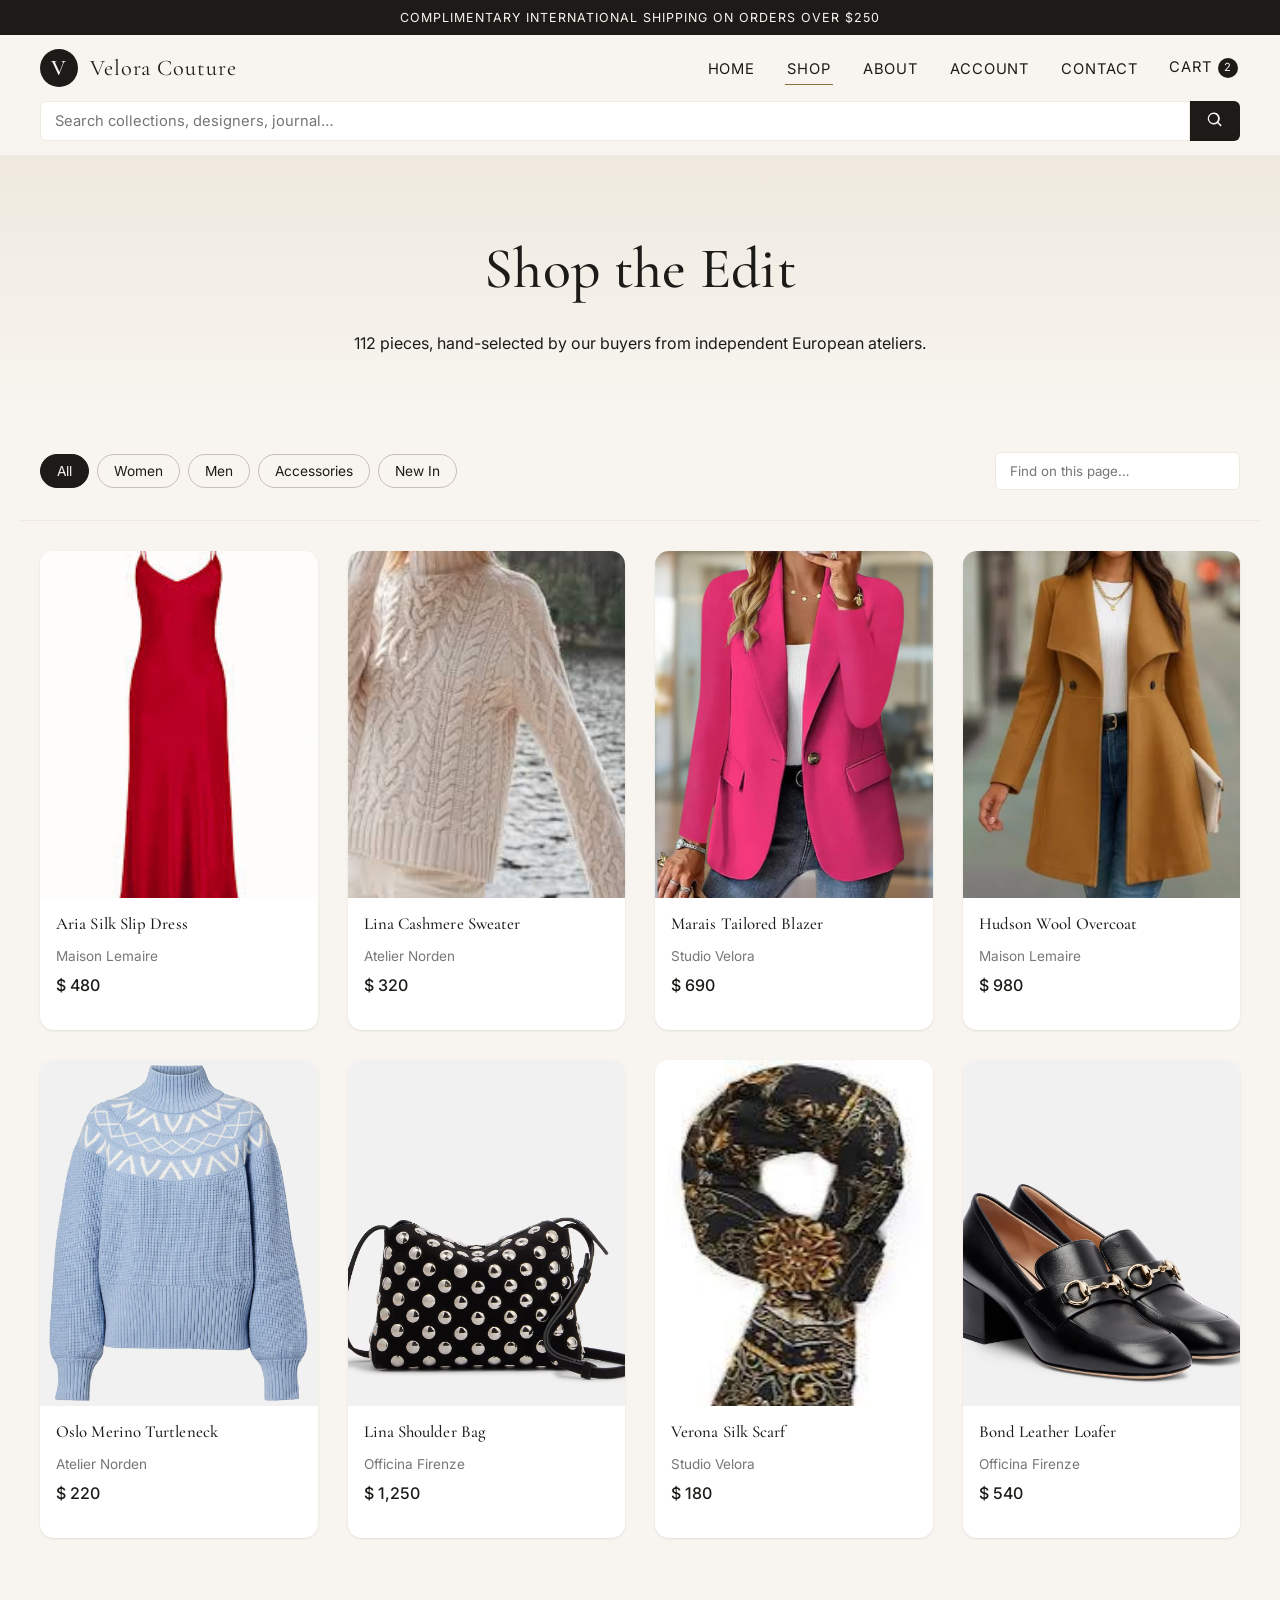
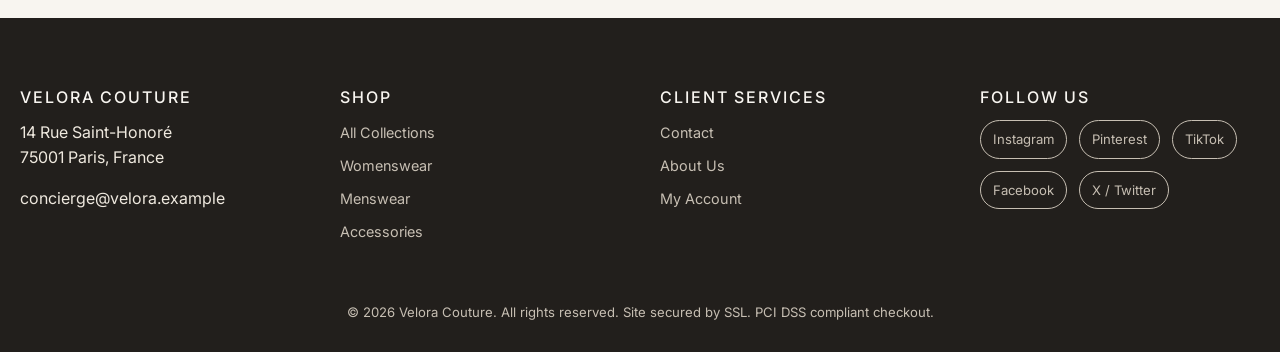
==== shop.html @ 5336826a "This Vida commit" ====
<!DOCTYPE html>
<html lang="en">
<head>
    <meta charset="UTF-8">
    <meta name="viewport" content="width=device-width, initial-scale=1.0">
    <meta name="description" content="Browse the Velora Couture edit. Womenswear, menswear, and accessories from independent ateliers.">
    <title>Shop the Edit | Velora Couture</title>
    <link rel="stylesheet" href="css/style.css">
    <link rel="preconnect" href="https://fonts.googleapis.com">
    <link href="https://fonts.googleapis.com/css2?family=Cormorant+Garamond:wght@400;500;600;700&family=Inter:wght@300;400;500;600&display=swap" rel="stylesheet">
</head>
<body>
    <a href="#main-content" class="skip-link">Skip to main content</a>

    <div class="announcement-bar" role="region" aria-label="Promotional announcement">
        <p>Complimentary international shipping on orders over $250</p>
    </div>

    <header class="site-header" role="banner">
        <div class="header-inner">
            <a href="index.html" class="brand" aria-label="Velora Couture home">
                <span class="brand-mark">V</span>
                <span class="brand-name">Velora Couture</span>
            </a>
            <button class="nav-toggle" id="navToggle" aria-expanded="false" aria-controls="primaryNav" aria-label="Open navigation menu">
                <span></span><span></span><span></span>
            </button>
            <nav class="primary-nav" id="primaryNav" role="navigation" aria-label="Primary">
                <ul>
                    <li><a href="index.html">Home</a></li>
                    <li><a href="shop.html" class="active" aria-current="page">Shop</a></li>
                    <li><a href="about.html">About</a></li>
                    <li><a href="account.html">Account</a></li>
                    <li><a href="contact.html">Contact</a></li>
                    <li><a href="cart.html" class="cart-link">Cart <span class="cart-count">2</span></a></li>
                </ul>
            </nav>
        </div>
        <div class="search-region" role="search">
            <label for="siteSearch" class="visually-hidden">Search site</label>
            <input type="search" id="siteSearch" placeholder="Search collections, designers, journal&hellip;" aria-label="Search products and articles">
            <button type="button" id="siteSearchBtn" aria-label="Run search">
                <svg viewBox="0 0 24 24" width="18" height="18" aria-hidden="true"><path d="M10 2a8 8 0 105.293 14.293l4.207 4.207 1.414-1.414-4.207-4.207A8 8 0 0010 2zm0 2a6 6 0 110 12 6 6 0 010-12z" fill="currentColor"/></svg>
            </button>
        </div>
    </header>

    <main id="main-content">
        <section class="page-banner">
            <h1>Shop the Edit</h1>
            <p>112 pieces, hand-selected by our buyers from independent European ateliers.</p>
        </section>

        <section class="shop-toolbar" aria-label="Filter and search products">
            <div class="filters" role="group" aria-label="Category filter">
                <button class="chip active" data-filter="all">All</button>
                <button class="chip" data-filter="women">Women</button>
                <button class="chip" data-filter="men">Men</button>
                <button class="chip" data-filter="accessories">Accessories</button>
                <button class="chip" data-filter="new">New In</button>
            </div>
            <div class="page-search">
                <label for="pageSearch" class="visually-hidden">Search this page</label>
                <input type="search" id="pageSearch" placeholder="Find on this page&hellip;" aria-label="On-page text search">
            </div>
        </section>

        <section class="product-grid" id="productGrid" aria-label="Products">
            <article class="product-card" data-category="women new" data-search="silk slip dress evening women">
                <a href="#" class="product-media"><img src="images/silk.avif" alt="Long ivory silk slip dress" loading="lazy"></a>
                <h3>Aria Silk Slip Dress</h3>
                <p class="designer">Maison Lemaire</p>
                <p class="price">$ 480</p>
            </article>
            <article class="product-card" data-category="women" data-search="cashmere knit sweater women cream">
                <a href="#" class="product-media"><img src="images/Lina Cashmere Sweater.jpg" alt="Oversized cream cashmere sweater" loading="lazy"></a>
                <h3>Lina Cashmere Sweater</h3>
                <p class="designer">Atelier Norden</p>
                <p class="price">$ 320</p>
            </article>
            <article class="product-card" data-category="women new" data-search="tailored blazer wool women charcoal">
                <a href="#" class="product-media"><img src="images/Marais Tailored Blazer.jpg" alt="Tailored charcoal wool blazer" loading="lazy"></a>
                <h3>Marais Tailored Blazer</h3>
                <p class="designer">Studio Velora</p>
                <p class="price">$ 690</p>
            </article>
            <article class="product-card" data-category="men" data-search="overcoat wool men camel outerwear">
                <a href="#" class="product-media"><img src="images/Hudson Wool Overcoat.jpg" alt="Camel wool overcoat for men" loading="lazy"></a>
                <h3>Hudson Wool Overcoat</h3>
                <p class="designer">Maison Lemaire</p>
                <p class="price">$ 980</p>
            </article>
            <article class="product-card" data-category="men new" data-search="merino turtleneck men black">
                <a href="#" class="product-media"><img src="images/Oslo Merino Turtleneck.avif" alt="Black merino wool turtleneck" loading="lazy"></a>
                <h3>Oslo Merino Turtleneck</h3>
                <p class="designer">Atelier Norden</p>
                <p class="price">$ 220</p>
            </article>
            <article class="product-card" data-category="accessories" data-search="leather handbag women florence brown">
                <a href="#" class="product-media"><img src="images/Lina Shoulder Bag.avif" alt="Black and white leather shoulder handbag" loading="lazy"></a>
                <h3>Lina Shoulder Bag</h3>
                <p class="designer">Officina Firenze</p>
                <p class="price">$ 1,250</p>
            </article>
            <article class="product-card" data-category="accessories new" data-search="silk scarf printed multi accessories">
                <a href="#" class="product-media"><img src="images/Verona Silk Scarf.jpg" alt="Printed silk scarf folded on stone" loading="lazy"></a>
                <h3>Verona Silk Scarf</h3>
                <p class="designer">Studio Velora</p>
                <p class="price">$ 180</p>
            </article>
            <article class="product-card" data-category="accessories" data-search="leather loafer shoes men black">
                <a href="#" class="product-media"><img src="images/Bond Leather Loafer.avif" alt="Polished black leather loafers" loading="lazy"></a>
                <h3>Bond Leather Loafer</h3>
                <p class="designer">Officina Firenze</p>
                <p class="price">$ 540</p>
            </article>
        </section>

        <p id="noResults" class="no-results" hidden>No products match your search. Try a different term.</p>
    </main>

    <footer class="site-footer" role="contentinfo">
        <div class="footer-grid">
            <div>
                <h3>Velora Couture</h3>
                <p>14 Rue Saint-Honor&eacute;<br>75001 Paris, France</p>
                <p>concierge@velora.example</p>
            </div>
            <div>
                <h3>Shop</h3>
                <ul>
                    <li><a href="shop.html">All Collections</a></li>
                    <li><a href="shop.html">Womenswear</a></li>
                    <li><a href="shop.html">Menswear</a></li>
                    <li><a href="shop.html">Accessories</a></li>
                </ul>
            </div>
            <div>
                <h3>Client Services</h3>
                <ul>
                    <li><a href="contact.html">Contact</a></li>
                    <li><a href="about.html">About Us</a></li>
                    <li><a href="account.html">My Account</a></li>
                </ul>
            </div>
            <div>
                <h3>Follow Us</h3>
                <ul class="social-row">
                    <li><a href="https://instagram.com" aria-label="Instagram" rel="noopener" target="_blank">Instagram</a></li>
                    <li><a href="https://pinterest.com" aria-label="Pinterest" rel="noopener" target="_blank">Pinterest</a></li>
                    <li><a href="https://tiktok.com" aria-label="TikTok" rel="noopener" target="_blank">TikTok</a></li>
                    <li><a href="https://facebook.com" aria-label="Facebook" rel="noopener" target="_blank">Facebook</a></li>
                    <li><a href="https://x.com" aria-label="X" rel="noopener" target="_blank">X / Twitter</a></li>
                </ul>
            </div>
        </div>
        <p class="copyright">&copy; 2026 Velora Couture. All rights reserved. Site secured by SSL. PCI&nbsp;DSS compliant checkout.</p>
    </footer>

    <script src="js/main.js" defer></script>
</body>
</html>
---- css/style.css ----
/* ==========================================================================
   Velora Couture - master stylesheet
   Luxury, editorial aesthetic. Mobile-first, accessible, 1024x768 friendly.
   ========================================================================== */

/* ---------- Reset / base ---------- */
*, *::before, *::after { box-sizing: border-box; }
html, body { margin: 0; padding: 0; }
html { scroll-behavior: smooth; }

:root {
    --ink: #1d1b18;
    --paper: #f8f5f0;
    --cream: #efe9df;
    --stone: #c7bfb3;
    --gold: #b3924c;
    --accent: #8c6d3a;
    --danger: #b44a3c;
    --max: 1240px;
    --serif: 'Cormorant Garamond', 'Times New Roman', serif;
    --sans: 'Inter', -apple-system, BlinkMacSystemFont, 'Segoe UI', Roboto, sans-serif;
    --shadow-sm: 0 1px 3px rgba(0,0,0,0.06), 0 1px 2px rgba(0,0,0,0.04);
    --shadow-md: 0 4px 14px rgba(0,0,0,0.08), 0 2px 6px rgba(0,0,0,0.04);
    --shadow-lg: 0 18px 40px rgba(0,0,0,0.12);
    --radius: 6px;
    --radius-lg: 14px;
    --t: 0.25s ease;
}

body {
    font-family: var(--sans);
    color: var(--ink);
    background: var(--paper);
    line-height: 1.55;
    font-size: 16px;
    -webkit-font-smoothing: antialiased;
}

h1, h2, h3, h4 {
    font-family: var(--serif);
    font-weight: 500;
    letter-spacing: 0.005em;
    line-height: 1.15;
    margin: 0 0 0.5em;
}
h1 { font-size: clamp(2rem, 5vw, 3.6rem); }
h2 { font-size: clamp(1.6rem, 3.4vw, 2.4rem); }
h3 { font-size: 1.25rem; }
p { margin: 0 0 1em; }

a { color: var(--ink); text-decoration: none; transition: color var(--t); }
a:hover, a:focus { color: var(--accent); }
a:focus-visible, button:focus-visible, input:focus-visible, select:focus-visible, textarea:focus-visible {
    outline: 3px solid var(--gold);
    outline-offset: 2px;
}

img { max-width: 100%; height: auto; display: block; }
ul { padding: 0; margin: 0; list-style: none; }

/* ---------- Accessibility helpers ---------- */
.visually-hidden {
    position: absolute !important;
    width: 1px; height: 1px;
    padding: 0; margin: -1px;
    overflow: hidden; clip: rect(0, 0, 0, 0);
    white-space: nowrap; border: 0;
}
.skip-link {
    position: absolute;
    top: -100px; left: 0;
    background: var(--ink); color: var(--paper);
    padding: 12px 18px; z-index: 1000;
    font-weight: 600;
}
.skip-link:focus { top: 0; color: var(--paper); }

/* ---------- Announcement bar ---------- */
.announcement-bar {
    background: var(--ink);
    color: var(--paper);
    text-align: center;
    font-size: 0.78rem;
    letter-spacing: 0.08em;
    text-transform: uppercase;
    padding: 8px 12px;
}
.announcement-bar p { margin: 0; }

/* ---------- Header ---------- */
.site-header {
    background: var(--paper);
    border-bottom: 1px solid var(--cream);
    position: sticky; top: 0; z-index: 100;
}
.header-inner {
    max-width: var(--max);
    margin: 0 auto;
    padding: 14px 20px;
    display: flex;
    align-items: center;
    justify-content: space-between;
    gap: 16px;
}
.brand {
    display: flex; align-items: center; gap: 12px;
    font-family: var(--serif);
    font-size: 1.4rem;
    letter-spacing: 0.04em;
}
.brand-mark {
    display: inline-grid; place-items: center;
    width: 38px; height: 38px;
    background: var(--ink); color: var(--paper);
    font-weight: 600;
    border-radius: 50%;
}

/* Nav toggle */
.nav-toggle {
    display: none;
    background: none; border: 0;
    width: 38px; height: 38px;
    cursor: pointer;
    padding: 0;
}
.nav-toggle span {
    display: block; width: 24px; height: 2px;
    background: var(--ink);
    margin: 6px auto;
    transition: transform var(--t), opacity var(--t);
}

/* Primary nav */
.primary-nav ul {
    display: flex; gap: 28px;
    align-items: center;
}
.primary-nav a {
    font-size: 0.92rem;
    letter-spacing: 0.06em;
    text-transform: uppercase;
    padding: 6px 2px;
    border-bottom: 1px solid transparent;
}
.primary-nav a.active, .primary-nav a:hover, .primary-nav a:focus { border-bottom-color: var(--accent); }
.cart-link { display: inline-flex; align-items: center; gap: 6px; }
.cart-count {
    display: inline-grid; place-items: center;
    background: var(--ink); color: var(--paper);
    border-radius: 999px;
    font-size: 0.7rem;
    min-width: 20px; height: 20px;
    padding: 0 6px;
}

/* Search bar */
.search-region {
    max-width: var(--max);
    margin: 0 auto;
    padding: 0 20px 14px;
    display: flex;
    align-items: stretch;
}
.search-region input[type="search"] {
    flex: 1;
    padding: 10px 14px;
    border: 1px solid var(--cream);
    background: #fff;
    font-family: inherit;
    font-size: 0.92rem;
    border-radius: var(--radius) 0 0 var(--radius);
}
.search-region button {
    background: var(--ink); color: var(--paper);
    border: 0; padding: 0 16px;
    cursor: pointer;
    border-radius: 0 var(--radius) var(--radius) 0;
}

/* ---------- Buttons ---------- */
.btn {
    display: inline-block;
    padding: 13px 28px;
    font-family: var(--sans);
    font-size: 0.86rem;
    letter-spacing: 0.12em;
    text-transform: uppercase;
    text-align: center;
    border: 1px solid transparent;
    border-radius: var(--radius);
    cursor: pointer;
    transition: background var(--t), color var(--t), transform var(--t), box-shadow var(--t);
}
.btn.full { width: 100%; }
.btn-primary { background: var(--ink); color: var(--paper); }
.btn-primary:hover, .btn-primary:focus { background: var(--accent); color: #fff; transform: translateY(-1px); box-shadow: var(--shadow-md); }
.btn-ghost { background: transparent; color: var(--ink); border-color: var(--ink); }
.btn-ghost:hover, .btn-ghost:focus { background: var(--ink); color: var(--paper); }
.link-btn {
    background: none; border: 0; padding: 0;
    color: var(--accent);
    text-decoration: underline;
    font-family: inherit; font-size: 0.85rem;
    cursor: pointer;
}

/* ---------- Hero ---------- */
.hero {
    position: relative;
    min-height: 70vh;
    display: grid; place-items: center;
    overflow: hidden;
    color: #fff;
    text-align: center;
}
.hero-video {
    position: absolute; inset: 0;
    width: 100%; height: 100%;
    object-fit: cover;
    z-index: -2;
}
.hero-overlay {
    position: absolute; inset: 0;
    background: linear-gradient(180deg, rgba(0,0,0,0.15) 0%, rgba(0,0,0,0.55) 100%);
    z-index: -1;
}
.hero-content {
    padding: 60px 24px;
    max-width: 760px;
}
.eyebrow {
    text-transform: uppercase;
    letter-spacing: 0.22em;
    font-size: 0.78rem;
    color: var(--cream);
    margin-bottom: 14px;
}
.hero h1 { color: #fff; font-weight: 500; }
.hero-sub { font-size: 1.05rem; color: #f1ece2; max-width: 540px; margin: 14px auto 28px; }
.hero-cta { display: flex; gap: 14px; justify-content: center; flex-wrap: wrap; }
.hero-cta .btn-ghost { color: #fff; border-color: #fff; }
.hero-cta .btn-ghost:hover { background: #fff; color: var(--ink); }

/* ---------- Sections ---------- */
.section-title {
    text-align: center;
    margin: 0 auto 36px;
    position: relative;
    padding-bottom: 16px;
}
.section-title::after {
    content: '';
    position: absolute; left: 50%; bottom: 0;
    transform: translateX(-50%);
    width: 48px; height: 1px;
    background: var(--accent);
}
.centered-text { text-align: center; max-width: 640px; margin: -20px auto 30px; }

/* ---------- Feature cards ---------- */
.features {
    max-width: var(--max);
    margin: 0 auto;
    padding: 80px 20px;
}
.feature-grid {
    display: grid;
    grid-template-columns: repeat(auto-fit, minmax(280px, 1fr));
    gap: 28px;
}
.feature-card {
    background: #fff;
    border-radius: var(--radius-lg);
    overflow: hidden;
    box-shadow: var(--shadow-sm);
    transition: transform var(--t), box-shadow var(--t);
    display: flex; flex-direction: column;
}
.feature-card figure {
    margin: 0;
    overflow: hidden;
    aspect-ratio: 4/5;
    background: var(--cream);
}
.feature-card figure img {
    width: 100%; height: 100%;
    object-fit: cover;
    transition: transform 0.6s ease;
}
.feature-card:hover { transform: translateY(-4px); box-shadow: var(--shadow-lg); }
.feature-card:hover img { transform: scale(1.05); }
.feature-card h3 { padding: 22px 22px 4px; }
.feature-card p { padding: 0 22px; color: #555; }
.card-link {
    padding: 8px 22px 22px;
    margin-top: auto;
    color: var(--accent);
    font-weight: 500;
    letter-spacing: 0.05em;
    font-size: 0.9rem;
}

/* ---------- Story strip ---------- */
.story-strip {
    max-width: var(--max);
    margin: 40px auto 80px;
    padding: 0 20px;
    display: grid;
    grid-template-columns: 1fr 1fr;
    gap: 60px;
    align-items: center;
}
.story-image img {
    border-radius: var(--radius-lg);
    box-shadow: var(--shadow-md);
    aspect-ratio: 4/3;
    object-fit: cover;
    width: 100%;
    background: var(--cream);
}

/* ---------- Audio feature ---------- */
.audio-feature {
    background: var(--cream);
    padding: 80px 20px;
    text-align: center;
}
.audio-player {
    width: min(640px, 100%);
    margin: 0 auto;
}

/* ---------- Social feed ---------- */
.social-feed {
    max-width: var(--max);
    margin: 80px auto;
    padding: 0 20px;
}
.feed-grid {
    display: grid;
    grid-template-columns: repeat(auto-fit, minmax(240px, 1fr));
    gap: 22px;
}
.feed-card {
    background: #fff;
    border-radius: var(--radius-lg);
    overflow: hidden;
    box-shadow: var(--shadow-sm);
    border: 1px solid var(--cream);
    transition: transform var(--t), box-shadow var(--t);
}
.feed-card:hover { transform: translateY(-3px); box-shadow: var(--shadow-md); }
.feed-card header { padding: 14px 16px 4px; font-size: 0.85rem; color: #666; }
.feed-card img { width: 100%; aspect-ratio: 1/1; object-fit: cover; background: var(--cream); }
.feed-card p { padding: 14px 16px 4px; font-size: 0.92rem; }
.feed-card footer { padding: 6px 16px 16px; font-size: 0.82rem; color: #888; }

/* ---------- Newsletter ---------- */
.newsletter {
    background: var(--ink);
    color: var(--paper);
    text-align: center;
    padding: 80px 20px;
}
.newsletter h2 { color: var(--paper); }
.newsletter-form {
    display: flex; gap: 8px;
    max-width: 480px; margin: 24px auto 0;
    flex-wrap: wrap;
}
.newsletter-form input[type="email"] {
    flex: 1; min-width: 200px;
    padding: 14px 18px;
    border: 0;
    background: #fff;
    border-radius: var(--radius);
    font-family: inherit;
}
.newsletter-form .btn { background: var(--gold); color: var(--ink); border-color: var(--gold); }
.newsletter-form .btn:hover { background: #d4af6a; }

/* ---------- Footer ---------- */
.site-footer {
    background: #221f1c;
    color: var(--cream);
    padding: 70px 20px 30px;
}
.footer-grid {
    max-width: var(--max);
    margin: 0 auto;
    display: grid;
    grid-template-columns: repeat(auto-fit, minmax(180px, 1fr));
    gap: 40px;
}
.site-footer h3 {
    color: var(--paper);
    font-size: 1rem;
    text-transform: uppercase;
    letter-spacing: 0.12em;
    margin-bottom: 14px;
    font-family: var(--sans);
}
.site-footer a { color: var(--stone); font-size: 0.9rem; }
.site-footer a:hover { color: var(--paper); }
.site-footer li { margin-bottom: 8px; }
.social-row { display: flex; flex-wrap: wrap; gap: 12px; }
.social-row li { margin: 0; }
.social-row a {
    display: inline-block;
    padding: 8px 12px;
    border: 1px solid var(--stone);
    border-radius: 999px;
    font-size: 0.82rem;
    transition: background var(--t), color var(--t);
}
.social-row a:hover { background: var(--paper); color: var(--ink); }
.copyright {
    text-align: center;
    margin: 50px 0 0;
    font-size: 0.82rem;
    color: var(--stone);
}

/* ---------- Page banner ---------- */
.page-banner {
    background: linear-gradient(180deg, var(--cream) 0%, var(--paper) 100%);
    text-align: center;
    padding: 80px 20px 50px;
}

/* ---------- Shop ---------- */
.shop-toolbar {
    max-width: var(--max); margin: 0 auto;
    padding: 30px 20px;
    display: flex; justify-content: space-between;
    align-items: center;
    flex-wrap: wrap; gap: 16px;
    border-bottom: 1px solid var(--cream);
}
.filters { display: flex; gap: 8px; flex-wrap: wrap; }
.chip {
    border: 1px solid var(--stone);
    background: transparent;
    color: var(--ink);
    padding: 8px 16px;
    border-radius: 999px;
    cursor: pointer;
    font-family: inherit;
    font-size: 0.86rem;
    transition: background var(--t), color var(--t);
}
.chip:hover { border-color: var(--accent); }
.chip.active { background: var(--ink); color: var(--paper); border-color: var(--ink); }
.page-search input[type="search"], .page-search-wrap input[type="search"] {
    padding: 10px 14px;
    border: 1px solid var(--cream);
    border-radius: var(--radius);
    font-family: inherit;
    background: #fff;
    min-width: 240px;
}
.page-search-wrap {
    max-width: var(--max); margin: 0 auto;
    padding: 20px;
    display: flex; justify-content: center;
}

.product-grid {
    max-width: var(--max);
    margin: 30px auto 80px;
    padding: 0 20px;
    display: grid;
    grid-template-columns: repeat(auto-fill, minmax(220px, 1fr));
    gap: 30px;
}
.product-card {
    background: #fff;
    border-radius: var(--radius-lg);
    overflow: hidden;
    box-shadow: var(--shadow-sm);
    transition: transform var(--t), box-shadow var(--t);
}
.product-card:hover { transform: translateY(-3px); box-shadow: var(--shadow-md); }
.product-card .product-media {
    display: block; aspect-ratio: 4/5; overflow: hidden; background: var(--cream);
}
.product-card .product-media img { width: 100%; height: 100%; object-fit: cover; transition: transform 0.5s ease; }
.product-card:hover .product-media img { transform: scale(1.04); }
.product-card h3 { padding: 16px 16px 4px; font-size: 1.05rem; }
.product-card .designer { padding: 0 16px; color: #777; font-size: 0.85rem; margin: 0; }
.product-card .price { padding: 6px 16px 16px; font-weight: 500; }
.no-results {
    text-align: center;
    padding: 40px 20px 80px;
    color: var(--accent);
    font-style: italic;
}

/* ---------- Manifesto / About ---------- */
.manifesto {
    max-width: 780px;
    margin: 30px auto 60px;
    padding: 0 20px;
}
.manifesto article { padding: 20px 0; border-bottom: 1px solid var(--cream); }
.manifesto article:last-child { border-bottom: 0; }
.values-grid {
    background: var(--cream);
    padding: 70px 20px;
}
.values {
    max-width: var(--max); margin: 0 auto;
    display: grid;
    grid-template-columns: repeat(auto-fit, minmax(200px, 1fr));
    gap: 24px;
}
.value-card {
    background: #fff;
    padding: 30px 24px;
    border-radius: var(--radius-lg);
    text-align: center;
    box-shadow: var(--shadow-sm);
    transition: transform var(--t);
}
.value-card:hover { transform: translateY(-4px); box-shadow: var(--shadow-md); }

/* ---------- Contact ---------- */
.contact-layout {
    max-width: var(--max); margin: 30px auto 80px;
    padding: 0 20px;
    display: grid;
    grid-template-columns: 1.4fr 1fr;
    gap: 50px;
}
.contact-form-wrap, .contact-aside {
    background: #fff;
    padding: 36px;
    border-radius: var(--radius-lg);
    box-shadow: var(--shadow-sm);
}
.field { margin-bottom: 18px; }
.field label { display: block; margin-bottom: 6px; font-size: 0.88rem; font-weight: 500; }
.field input, .field select, .field textarea {
    width: 100%;
    padding: 12px 14px;
    border: 1px solid var(--cream);
    border-radius: var(--radius);
    font-family: inherit; font-size: 0.95rem;
    background: var(--paper);
}
.field input:focus, .field select:focus, .field textarea:focus {
    background: #fff;
    border-color: var(--accent);
}

/* ---------- Cart ---------- */
.cart-layout {
    max-width: var(--max);
    margin: 30px auto 80px;
    padding: 0 20px;
    display: grid;
    grid-template-columns: 1.5fr 1fr;
    gap: 40px;
}
.cart-row {
    display: grid;
    grid-template-columns: 100px 1fr auto;
    gap: 18px;
    padding: 22px 0;
    border-bottom: 1px solid var(--cream);
    align-items: center;
}
.cart-row img { width: 100px; height: 120px; object-fit: cover; border-radius: var(--radius); background: var(--cream); }
.row-price { font-weight: 600; margin: 6px 0 0; }
.row-qty input[type="number"] {
    width: 60px; padding: 8px;
    border: 1px solid var(--cream); border-radius: var(--radius);
    text-align: center; font-family: inherit;
}
.cart-summary {
    background: #fff;
    padding: 30px;
    border-radius: var(--radius-lg);
    box-shadow: var(--shadow-sm);
    height: fit-content;
    position: sticky; top: 130px;
}
.cart-summary dl {
    display: grid; grid-template-columns: 1fr auto;
    gap: 12px 20px;
    margin: 16px 0 24px;
}
.cart-summary dt, .cart-summary dd { margin: 0; }
.cart-summary .total { font-weight: 600; font-size: 1.15rem; padding-top: 12px; border-top: 1px solid var(--cream); }
.secure-note {
    display: flex; align-items: center; gap: 8px;
    margin-top: 18px;
    font-size: 0.82rem; color: #666;
}
.payment-badges {
    margin-top: 14px;
    display: flex; gap: 8px; flex-wrap: wrap;
}
.payment-badges span {
    border: 1px solid var(--cream);
    padding: 4px 10px;
    border-radius: var(--radius);
    font-size: 0.78rem;
    color: #555;
}

/* ---------- Auth ---------- */
.auth-layout {
    max-width: 1000px;
    margin: 30px auto;
    padding: 0 20px;
    display: grid;
    grid-template-columns: 1fr 1fr;
    gap: 30px;
}
.auth-card {
    background: #fff;
    padding: 36px;
    border-radius: var(--radius-lg);
    box-shadow: var(--shadow-sm);
}
.field-row { display: flex; justify-content: space-between; align-items: center; margin: 4px 0 18px; font-size: 0.86rem; }
.checkbox { display: inline-flex; align-items: center; gap: 8px; font-size: 0.88rem; }
.muted { color: #777; font-size: 0.85rem; }
.benefits { max-width: var(--max); margin: 30px auto 80px; padding: 0 20px; }
.benefit-list {
    max-width: 700px; margin: 0 auto;
    list-style: disc; padding-left: 24px;
}
.benefit-list li { padding: 8px 0; }

/* ==========================================================================
   Responsive — required media rule for navigation
   On large screens nav is horizontal; on small screens it collapses to a vertical drawer.
   ========================================================================== */
@media (max-width: 860px) {
    .nav-toggle { display: block; }

    .primary-nav {
        position: absolute;
        top: 100%; left: 0; right: 0;
        background: var(--paper);
        border-bottom: 1px solid var(--cream);
        max-height: 0; overflow: hidden;
        transition: max-height 0.35s ease;
        box-shadow: var(--shadow-md);
    }
    .primary-nav.open { max-height: 600px; }
    .primary-nav ul {
        flex-direction: column;
        align-items: stretch;
        gap: 0;
        padding: 8px 0;
    }
    .primary-nav li { border-bottom: 1px solid var(--cream); }
    .primary-nav li:last-child { border-bottom: 0; }
    .primary-nav a {
        display: block;
        padding: 14px 24px;
        font-size: 0.92rem;
    }

    .story-strip { grid-template-columns: 1fr; gap: 30px; }
    .contact-layout, .cart-layout, .auth-layout {
        grid-template-columns: 1fr;
    }
    .shop-toolbar { flex-direction: column; align-items: stretch; }
    .cart-summary { position: static; }
}

@media (max-width: 560px) {
    .header-inner { padding: 12px 16px; }
    .brand-name { display: none; }
    .hero { min-height: 60vh; }
    .hero-cta { flex-direction: column; align-items: stretch; }
    .feature-grid, .feed-grid, .product-grid { grid-template-columns: 1fr 1fr; }
    .product-grid { gap: 16px; }
    .cart-row { grid-template-columns: 80px 1fr; }
    .cart-row .row-qty { grid-column: 2; }
}

@media (max-width: 380px) {
    .feature-grid, .feed-grid, .product-grid { grid-template-columns: 1fr; }
}

/* ---------- Reduced motion ---------- */
@media (prefers-reduced-motion: reduce) {
    *, *::before, *::after {
        animation-duration: 0.01ms !important;
        transition-duration: 0.01ms !important;
        scroll-behavior: auto !important;
    }
    .hero-video { display: none; }
}

/* ---------- High contrast / forced colors ---------- */
@media (prefers-contrast: more) {
    body { background: #fff; color: #000; }
    .btn-primary { background: #000; color: #fff; }
    .feature-card, .product-card, .feed-card { border: 1px solid #000; }
}

/* ---------- Print ---------- */
@media print {
    .site-header, .site-footer, .hero-video, .nav-toggle, .announcement-bar { display: none; }
    body { background: #fff; color: #000; }
}
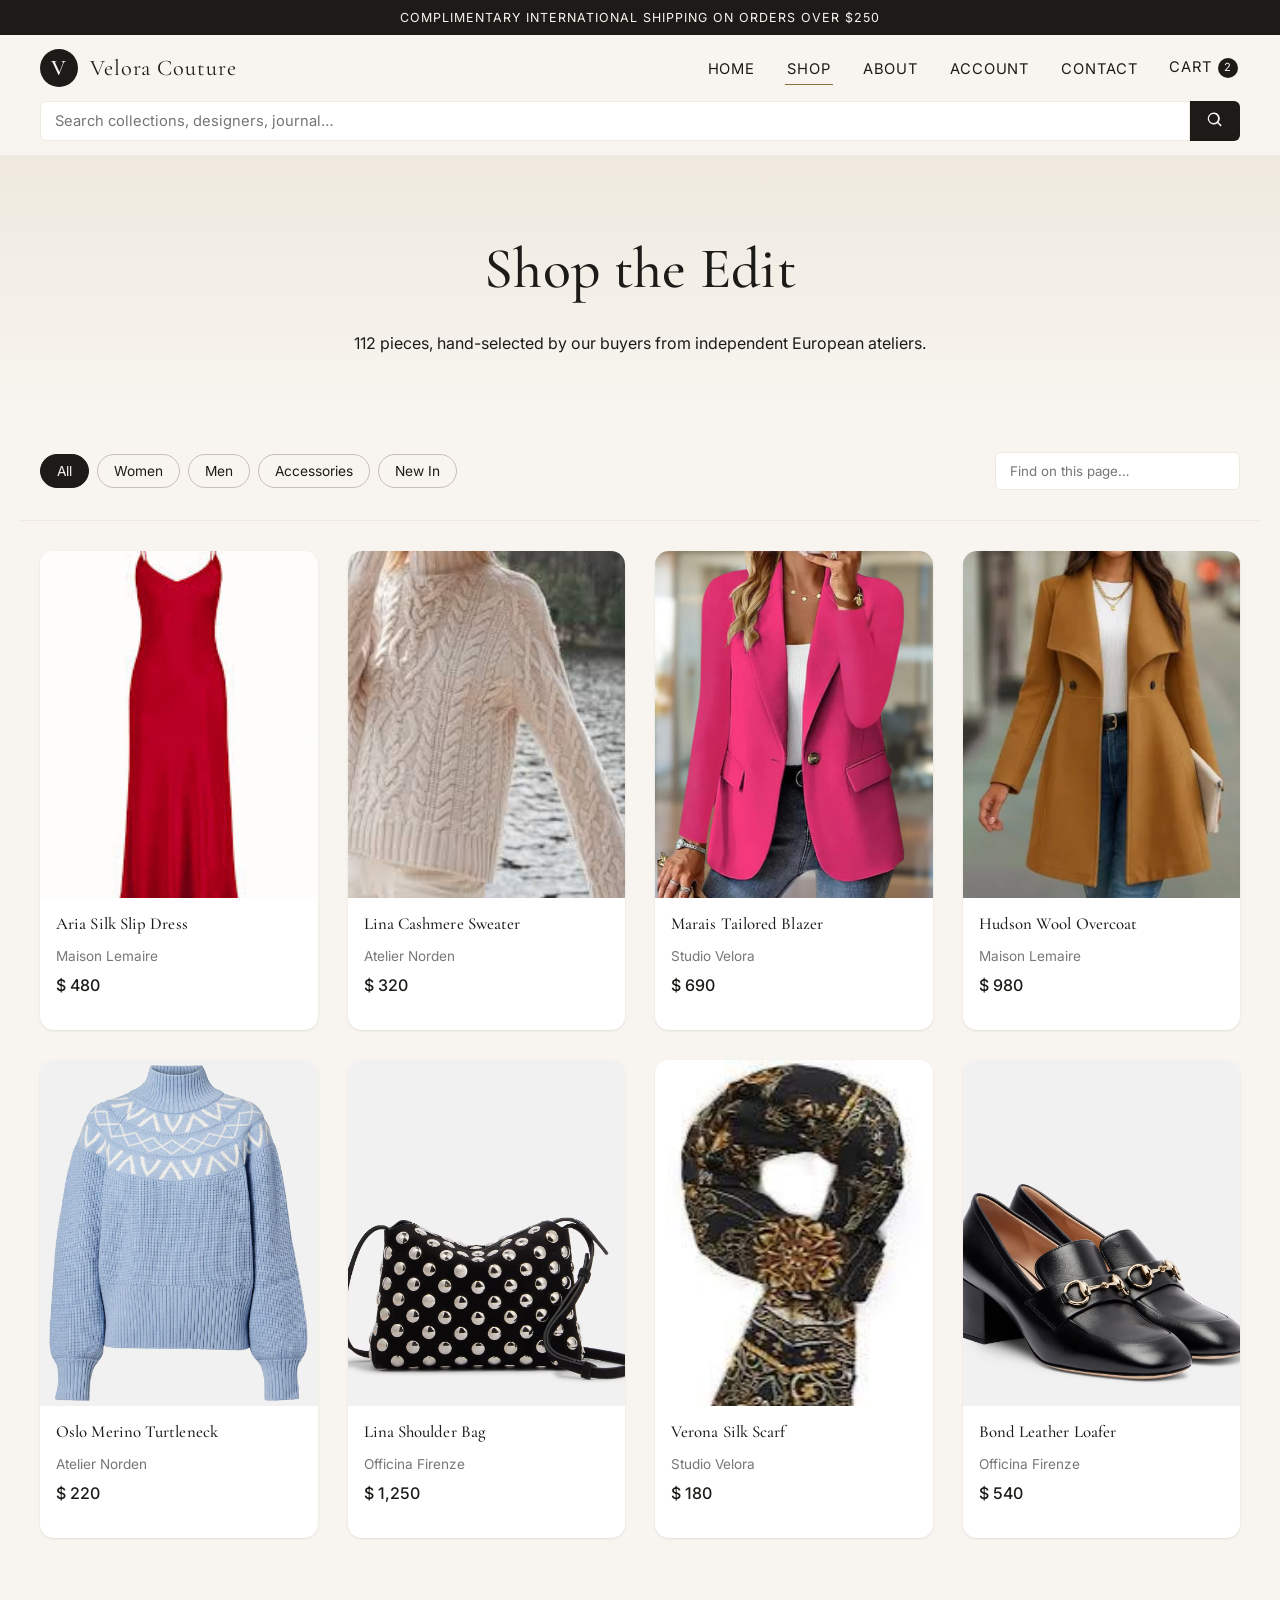
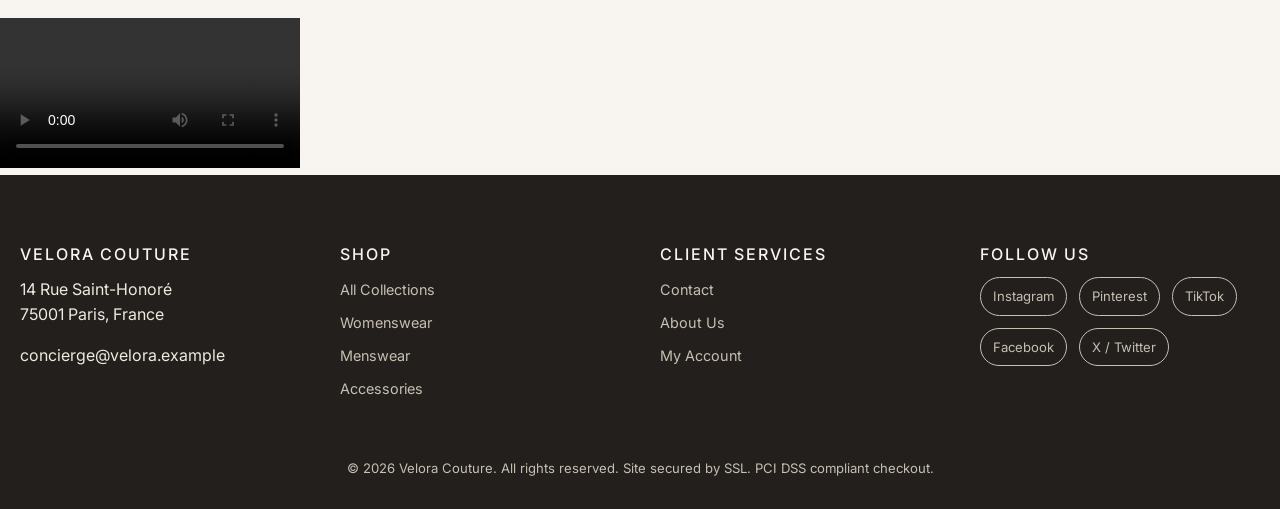
==== commit 6fea5add: "Fix mobile menu and background video" ====
--- a/shop.html
+++ b/shop.html
@@ -1,162 +1,338 @@
-<!DOCTYPE html>
+<!doctype html>
 <html lang="en">
-<head>
-    <meta charset="UTF-8">
-    <meta name="viewport" content="width=device-width, initial-scale=1.0">
-    <meta name="description" content="Browse the Velora Couture edit. Womenswear, menswear, and accessories from independent ateliers.">
+  <head>
+    <meta charset="UTF-8" />
+    <meta name="viewport" content="width=device-width, initial-scale=1.0" />
+    <meta
+      name="description"
+      content="Browse the Velora Couture edit. Womenswear, menswear, and accessories from independent ateliers."
+    />
     <title>Shop the Edit | Velora Couture</title>
-    <link rel="stylesheet" href="css/style.css">
-    <link rel="preconnect" href="https://fonts.googleapis.com">
-    <link href="https://fonts.googleapis.com/css2?family=Cormorant+Garamond:wght@400;500;600;700&family=Inter:wght@300;400;500;600&display=swap" rel="stylesheet">
-</head>
-<body>
+    <link rel="stylesheet" href="css/style.css" />
+    <link rel="preconnect" href="https://fonts.googleapis.com" />
+    <link
+      href="https://fonts.googleapis.com/css2?family=Cormorant+Garamond:wght@400;500;600;700&family=Inter:wght@300;400;500;600&display=swap"
+      rel="stylesheet"
+    />
+  </head>
+  <body>
     <a href="#main-content" class="skip-link">Skip to main content</a>
 
-    <div class="announcement-bar" role="region" aria-label="Promotional announcement">
-        <p>Complimentary international shipping on orders over $250</p>
+    <div
+      class="announcement-bar"
+      role="region"
+      aria-label="Promotional announcement"
+    >
+      <p>Complimentary international shipping on orders over $250</p>
     </div>
 
     <header class="site-header" role="banner">
-        <div class="header-inner">
-            <a href="index.html" class="brand" aria-label="Velora Couture home">
-                <span class="brand-mark">V</span>
-                <span class="brand-name">Velora Couture</span>
-            </a>
-            <button class="nav-toggle" id="navToggle" aria-expanded="false" aria-controls="primaryNav" aria-label="Open navigation menu">
-                <span></span><span></span><span></span>
-            </button>
-            <nav class="primary-nav" id="primaryNav" role="navigation" aria-label="Primary">
-                <ul>
-                    <li><a href="index.html">Home</a></li>
-                    <li><a href="shop.html" class="active" aria-current="page">Shop</a></li>
-                    <li><a href="about.html">About</a></li>
-                    <li><a href="account.html">Account</a></li>
-                    <li><a href="contact.html">Contact</a></li>
-                    <li><a href="cart.html" class="cart-link">Cart <span class="cart-count">2</span></a></li>
-                </ul>
-            </nav>
-        </div>
-        <div class="search-region" role="search">
-            <label for="siteSearch" class="visually-hidden">Search site</label>
-            <input type="search" id="siteSearch" placeholder="Search collections, designers, journal&hellip;" aria-label="Search products and articles">
-            <button type="button" id="siteSearchBtn" aria-label="Run search">
-                <svg viewBox="0 0 24 24" width="18" height="18" aria-hidden="true"><path d="M10 2a8 8 0 105.293 14.293l4.207 4.207 1.414-1.414-4.207-4.207A8 8 0 0010 2zm0 2a6 6 0 110 12 6 6 0 010-12z" fill="currentColor"/></svg>
-            </button>
-        </div>
+      <div class="header-inner">
+        <a href="index.html" class="brand" aria-label="Velora Couture home">
+          <span class="brand-mark">V</span>
+          <span class="brand-name">Velora Couture</span>
+        </a>
+        <button
+          class="nav-toggle"
+          id="navToggle"
+          aria-expanded="false"
+          aria-controls="primaryNav"
+          aria-label="Open navigation menu"
+        >
+          <span></span><span></span><span></span>
+        </button>
+        <nav
+          class="primary-nav"
+          id="primaryNav"
+          role="navigation"
+          aria-label="Primary"
+        >
+          <ul>
+            <li><a href="index.html">Home</a></li>
+            <li>
+              <a href="shop.html" class="active" aria-current="page">Shop</a>
+            </li>
+            <li><a href="about.html">About</a></li>
+            <li><a href="account.html">Account</a></li>
+            <li><a href="contact.html">Contact</a></li>
+            <li>
+              <a href="cart.html" class="cart-link"
+                >Cart <span class="cart-count">2</span></a
+              >
+            </li>
+          </ul>
+        </nav>
+      </div>
+      <div class="search-region" role="search">
+        <label for="siteSearch" class="visually-hidden">Search site</label>
+        <input
+          type="search"
+          id="siteSearch"
+          placeholder="Search collections, designers, journal&hellip;"
+          aria-label="Search products and articles"
+        />
+        <button type="button" id="siteSearchBtn" aria-label="Run search">
+          <svg viewBox="0 0 24 24" width="18" height="18" aria-hidden="true">
+            <path
+              d="M10 2a8 8 0 105.293 14.293l4.207 4.207 1.414-1.414-4.207-4.207A8 8 0 0010 2zm0 2a6 6 0 110 12 6 6 0 010-12z"
+              fill="currentColor"
+            />
+          </svg>
+        </button>
+      </div>
     </header>
 
     <main id="main-content">
-        <section class="page-banner">
-            <h1>Shop the Edit</h1>
-            <p>112 pieces, hand-selected by our buyers from independent European ateliers.</p>
-        </section>
-
-        <section class="shop-toolbar" aria-label="Filter and search products">
-            <div class="filters" role="group" aria-label="Category filter">
-                <button class="chip active" data-filter="all">All</button>
-                <button class="chip" data-filter="women">Women</button>
-                <button class="chip" data-filter="men">Men</button>
-                <button class="chip" data-filter="accessories">Accessories</button>
-                <button class="chip" data-filter="new">New In</button>
-            </div>
-            <div class="page-search">
-                <label for="pageSearch" class="visually-hidden">Search this page</label>
-                <input type="search" id="pageSearch" placeholder="Find on this page&hellip;" aria-label="On-page text search">
-            </div>
-        </section>
-
-        <section class="product-grid" id="productGrid" aria-label="Products">
-            <article class="product-card" data-category="women new" data-search="silk slip dress evening women">
-                <a href="#" class="product-media"><img src="images/silk.avif" alt="Long ivory silk slip dress" loading="lazy"></a>
-                <h3>Aria Silk Slip Dress</h3>
-                <p class="designer">Maison Lemaire</p>
-                <p class="price">$ 480</p>
-            </article>
-            <article class="product-card" data-category="women" data-search="cashmere knit sweater women cream">
-                <a href="#" class="product-media"><img src="images/Lina Cashmere Sweater.jpg" alt="Oversized cream cashmere sweater" loading="lazy"></a>
-                <h3>Lina Cashmere Sweater</h3>
-                <p class="designer">Atelier Norden</p>
-                <p class="price">$ 320</p>
-            </article>
-            <article class="product-card" data-category="women new" data-search="tailored blazer wool women charcoal">
-                <a href="#" class="product-media"><img src="images/Marais Tailored Blazer.jpg" alt="Tailored charcoal wool blazer" loading="lazy"></a>
-                <h3>Marais Tailored Blazer</h3>
-                <p class="designer">Studio Velora</p>
-                <p class="price">$ 690</p>
-            </article>
-            <article class="product-card" data-category="men" data-search="overcoat wool men camel outerwear">
-                <a href="#" class="product-media"><img src="images/Hudson Wool Overcoat.jpg" alt="Camel wool overcoat for men" loading="lazy"></a>
-                <h3>Hudson Wool Overcoat</h3>
-                <p class="designer">Maison Lemaire</p>
-                <p class="price">$ 980</p>
-            </article>
-            <article class="product-card" data-category="men new" data-search="merino turtleneck men black">
-                <a href="#" class="product-media"><img src="images/Oslo Merino Turtleneck.avif" alt="Black merino wool turtleneck" loading="lazy"></a>
-                <h3>Oslo Merino Turtleneck</h3>
-                <p class="designer">Atelier Norden</p>
-                <p class="price">$ 220</p>
-            </article>
-            <article class="product-card" data-category="accessories" data-search="leather handbag women florence brown">
-                <a href="#" class="product-media"><img src="images/Lina Shoulder Bag.avif" alt="Black and white leather shoulder handbag" loading="lazy"></a>
-                <h3>Lina Shoulder Bag</h3>
-                <p class="designer">Officina Firenze</p>
-                <p class="price">$ 1,250</p>
-            </article>
-            <article class="product-card" data-category="accessories new" data-search="silk scarf printed multi accessories">
-                <a href="#" class="product-media"><img src="images/Verona Silk Scarf.jpg" alt="Printed silk scarf folded on stone" loading="lazy"></a>
-                <h3>Verona Silk Scarf</h3>
-                <p class="designer">Studio Velora</p>
-                <p class="price">$ 180</p>
-            </article>
-            <article class="product-card" data-category="accessories" data-search="leather loafer shoes men black">
-                <a href="#" class="product-media"><img src="images/Bond Leather Loafer.avif" alt="Polished black leather loafers" loading="lazy"></a>
-                <h3>Bond Leather Loafer</h3>
-                <p class="designer">Officina Firenze</p>
-                <p class="price">$ 540</p>
-            </article>
-        </section>
-
-        <p id="noResults" class="no-results" hidden>No products match your search. Try a different term.</p>
+      <section class="page-banner">
+        <h1>Shop the Edit</h1>
+        <p>
+          112 pieces, hand-selected by our buyers from independent European
+          ateliers.
+        </p>
+      </section>
+
+      <section class="shop-toolbar" aria-label="Filter and search products">
+        <div class="filters" role="group" aria-label="Category filter">
+          <button class="chip active" data-filter="all">All</button>
+          <button class="chip" data-filter="women">Women</button>
+          <button class="chip" data-filter="men">Men</button>
+          <button class="chip" data-filter="accessories">Accessories</button>
+          <button class="chip" data-filter="new">New In</button>
+        </div>
+        <div class="page-search">
+          <label for="pageSearch" class="visually-hidden"
+            >Search this page</label
+          >
+          <input
+            type="search"
+            id="pageSearch"
+            placeholder="Find on this page&hellip;"
+            aria-label="On-page text search"
+          />
+        </div>
+      </section>
+
+      <section class="product-grid" id="productGrid" aria-label="Products">
+        <article
+          class="product-card"
+          data-category="women new"
+          data-search="silk slip dress evening women"
+        >
+          <a href="#" class="product-media"
+            ><img
+              src="images/silk.avif"
+              alt="Long ivory silk slip dress"
+              loading="lazy"
+          /></a>
+          <h3>Aria Silk Slip Dress</h3>
+          <p class="designer">Maison Lemaire</p>
+          <p class="price">$ 480</p>
+        </article>
+        <article
+          class="product-card"
+          data-category="women"
+          data-search="cashmere knit sweater women cream"
+        >
+          <a href="#" class="product-media"
+            ><img
+              src="images/Lina Cashmere Sweater.jpg"
+              alt="Oversized cream cashmere sweater"
+              loading="lazy"
+          /></a>
+          <h3>Lina Cashmere Sweater</h3>
+          <p class="designer">Atelier Norden</p>
+          <p class="price">$ 320</p>
+        </article>
+        <article
+          class="product-card"
+          data-category="women new"
+          data-search="tailored blazer wool women charcoal"
+        >
+          <a href="#" class="product-media"
+            ><img
+              src="images/Marais Tailored Blazer.jpg"
+              alt="Tailored charcoal wool blazer"
+              loading="lazy"
+          /></a>
+          <h3>Marais Tailored Blazer</h3>
+          <p class="designer">Studio Velora</p>
+          <p class="price">$ 690</p>
+        </article>
+        <article
+          class="product-card"
+          data-category="men"
+          data-search="overcoat wool men camel outerwear"
+        >
+          <a href="#" class="product-media"
+            ><img
+              src="images/Hudson Wool Overcoat.jpg"
+              alt="Camel wool overcoat for men"
+              loading="lazy"
+          /></a>
+          <h3>Hudson Wool Overcoat</h3>
+          <p class="designer">Maison Lemaire</p>
+          <p class="price">$ 980</p>
+        </article>
+        <article
+          class="product-card"
+          data-category="men new"
+          data-search="merino turtleneck men black"
+        >
+          <a href="#" class="product-media"
+            ><img
+              src="images/Oslo Merino Turtleneck.avif"
+              alt="Black merino wool turtleneck"
+              loading="lazy"
+          /></a>
+          <h3>Oslo Merino Turtleneck</h3>
+          <p class="designer">Atelier Norden</p>
+          <p class="price">$ 220</p>
+        </article>
+        <article
+          class="product-card"
+          data-category="accessories"
+          data-search="leather handbag women florence brown"
+        >
+          <a href="#" class="product-media"
+            ><img
+              src="images/Lina Shoulder Bag.avif"
+              alt="Black and white leather shoulder handbag"
+              loading="lazy"
+          /></a>
+          <h3>Lina Shoulder Bag</h3>
+          <p class="designer">Officina Firenze</p>
+          <p class="price">$ 1,250</p>
+        </article>
+        <article
+          class="product-card"
+          data-category="accessories new"
+          data-search="silk scarf printed multi accessories"
+        >
+          <a href="#" class="product-media"
+            ><img
+              src="images/Verona Silk Scarf.jpg"
+              alt="Printed silk scarf folded on stone"
+              loading="lazy"
+          /></a>
+          <h3>Verona Silk Scarf</h3>
+          <p class="designer">Studio Velora</p>
+          <p class="price">$ 180</p>
+        </article>
+        <article
+          class="product-card"
+          data-category="accessories"
+          data-search="leather loafer shoes men black"
+        >
+          <a href="#" class="product-media"
+            ><img
+              src="images/Bond Leather Loafer.avif"
+              alt="Polished black leather loafers"
+              loading="lazy"
+          /></a>
+          <h3>Bond Leather Loafer</h3>
+          <p class="designer">Officina Firenze</p>
+          <p class="price">$ 540</p>
+        </article>
+      </section>
+
+      <p id="noResults" class="no-results" hidden>
+        No products match your search. Try a different term.
+      </p>
+      <video
+        src="./images/video.mp4" type="video/mp4"
+        controls
+        autoplay
+       
+        loop
+        preload="metadata"
+        class="video-player"
+      >
+     
+        
+      </video>
     </main>
 
     <footer class="site-footer" role="contentinfo">
-        <div class="footer-grid">
-            <div>
-                <h3>Velora Couture</h3>
-                <p>14 Rue Saint-Honor&eacute;<br>75001 Paris, France</p>
-                <p>concierge@velora.example</p>
-            </div>
-            <div>
-                <h3>Shop</h3>
-                <ul>
-                    <li><a href="shop.html">All Collections</a></li>
-                    <li><a href="shop.html">Womenswear</a></li>
-                    <li><a href="shop.html">Menswear</a></li>
-                    <li><a href="shop.html">Accessories</a></li>
-                </ul>
-            </div>
-            <div>
-                <h3>Client Services</h3>
-                <ul>
-                    <li><a href="contact.html">Contact</a></li>
-                    <li><a href="about.html">About Us</a></li>
-                    <li><a href="account.html">My Account</a></li>
-                </ul>
-            </div>
-            <div>
-                <h3>Follow Us</h3>
-                <ul class="social-row">
-                    <li><a href="https://instagram.com" aria-label="Instagram" rel="noopener" target="_blank">Instagram</a></li>
-                    <li><a href="https://pinterest.com" aria-label="Pinterest" rel="noopener" target="_blank">Pinterest</a></li>
-                    <li><a href="https://tiktok.com" aria-label="TikTok" rel="noopener" target="_blank">TikTok</a></li>
-                    <li><a href="https://facebook.com" aria-label="Facebook" rel="noopener" target="_blank">Facebook</a></li>
-                    <li><a href="https://x.com" aria-label="X" rel="noopener" target="_blank">X / Twitter</a></li>
-                </ul>
-            </div>
-        </div>
-        <p class="copyright">&copy; 2026 Velora Couture. All rights reserved. Site secured by SSL. PCI&nbsp;DSS compliant checkout.</p>
+      <div class="footer-grid">
+        <div>
+          <h3>Velora Couture</h3>
+          <p>14 Rue Saint-Honor&eacute;<br />75001 Paris, France</p>
+          <p>concierge@velora.example</p>
+        </div>
+        <div>
+          <h3>Shop</h3>
+          <ul>
+            <li><a href="shop.html">All Collections</a></li>
+            <li><a href="shop.html">Womenswear</a></li>
+            <li><a href="shop.html">Menswear</a></li>
+            <li><a href="shop.html">Accessories</a></li>
+          </ul>
+        </div>
+        <div>
+          <h3>Client Services</h3>
+          <ul>
+            <li><a href="contact.html">Contact</a></li>
+            <li><a href="about.html">About Us</a></li>
+            <li><a href="account.html">My Account</a></li>
+          </ul>
+        </div>
+        <div>
+          <h3>Follow Us</h3>
+          <ul class="social-row">
+            <li>
+              <a
+                href="https://instagram.com"
+                aria-label="Instagram"
+                rel="noopener"
+                target="_blank"
+                >Instagram</a
+              >
+            </li>
+            <li>
+              <a
+                href="https://pinterest.com"
+                aria-label="Pinterest"
+                rel="noopener"
+                target="_blank"
+                >Pinterest</a
+              >
+            </li>
+            <li>
+              <a
+                href="https://tiktok.com"
+                aria-label="TikTok"
+                rel="noopener"
+                target="_blank"
+                >TikTok</a
+              >
+            </li>
+            <li>
+              <a
+                href="https://facebook.com"
+                aria-label="Facebook"
+                rel="noopener"
+                target="_blank"
+                >Facebook</a
+              >
+            </li>
+            <li>
+              <a
+                href="https://x.com"
+                aria-label="X"
+                rel="noopener"
+                target="_blank"
+                >X / Twitter</a
+              >
+            </li>
+          </ul>
+        </div>
+      </div>
+      <p class="copyright">
+        &copy; 2026 Velora Couture. All rights reserved. Site secured by SSL.
+        PCI&nbsp;DSS compliant checkout.
+      </p>
     </footer>
 
     <script src="js/main.js" defer></script>
-</body>
+  </body>
 </html>
